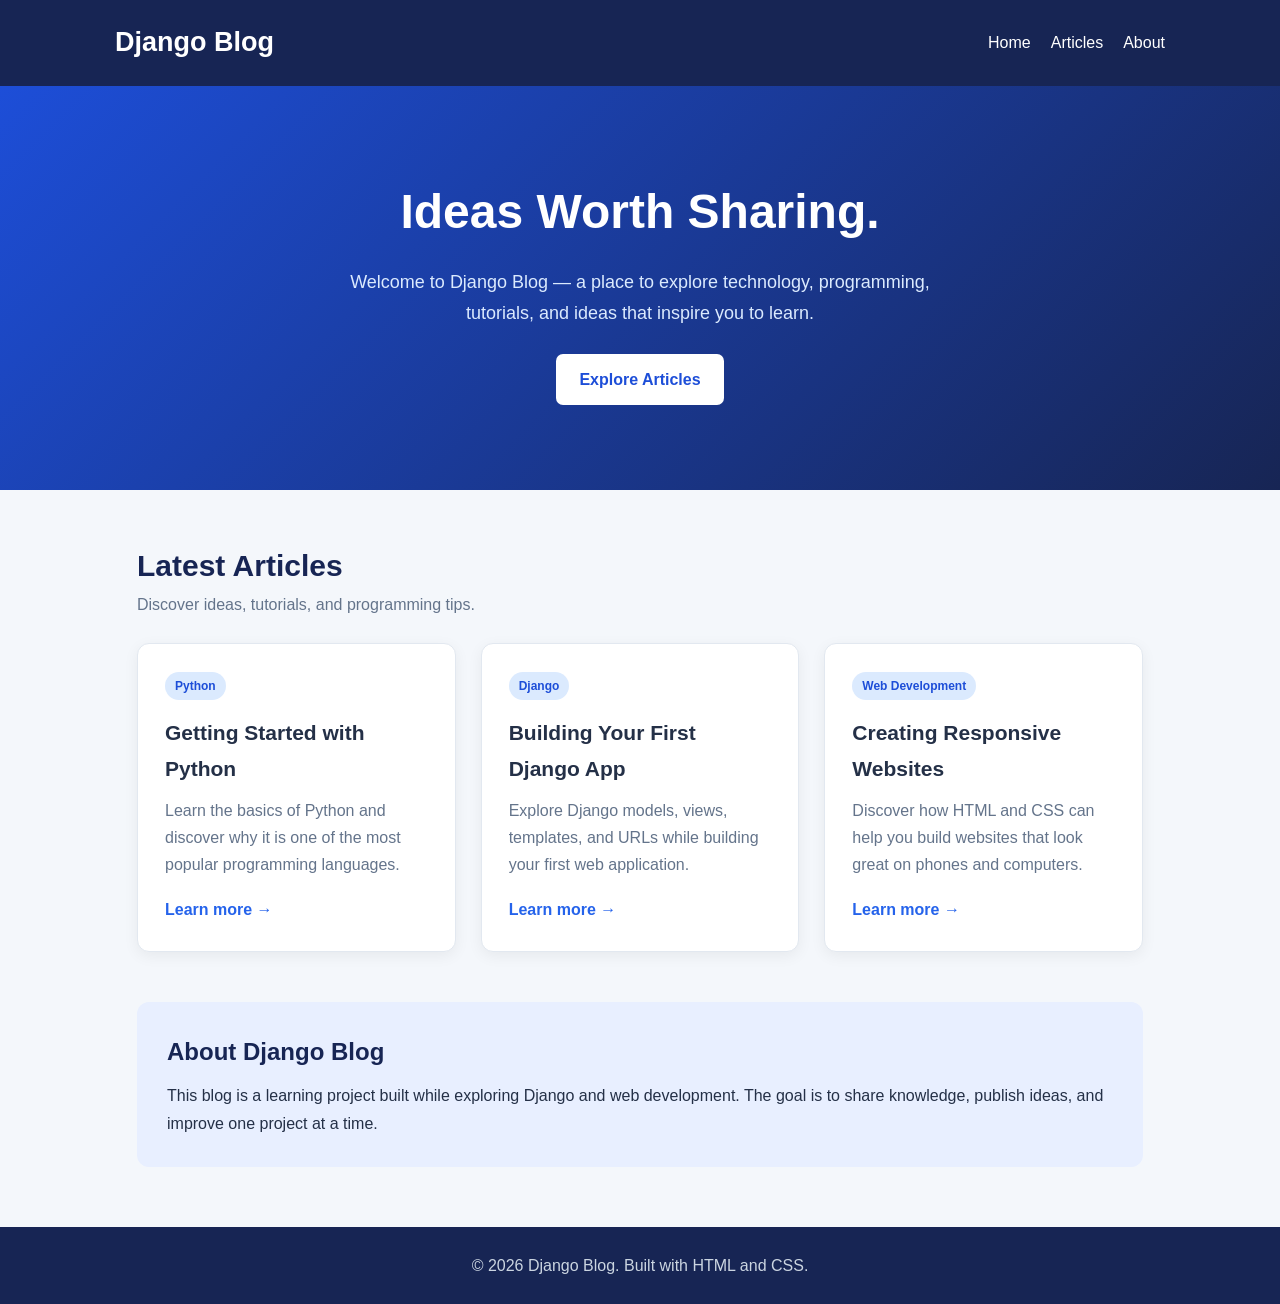
==== index.html @ 4693be3b "Adding blog homepage" ====
<!DOCTYPE html>
<html lang="en">
<head>
    <meta charset="UTF-8">
    <meta name="viewport" content="width=device-width, initial-scale=1.0">
    <meta name="description" content="Read articles, share ideas, and explore the Django Blog.">
    <title>Django Blog | Home</title>

    <style>
        * {
            box-sizing: border-box;
            margin: 0;
            padding: 0;
        }

        body {
            font-family: Arial, Helvetica, sans-serif;
            background: #f4f7fb;
            color: #243047;
            line-height: 1.7;
        }

        header {
            background: #172554;
            color: white;
            padding: 20px;
        }

        nav {
            max-width: 1050px;
            margin: auto;
            display: flex;
            justify-content: space-between;
            align-items: center;
            flex-wrap: wrap;
            gap: 16px;
        }

        nav h1 a {
            color: white;
            text-decoration: none;
            font-size: 27px;
        }

        nav .links {
            display: flex;
            gap: 20px;
            flex-wrap: wrap;
        }

        nav .links a {
            color: white;
            text-decoration: none;
        }

        nav .links a:hover {
            color: #93c5fd;
        }

        .hero {
            background: linear-gradient(135deg, #1d4ed8, #172554);
            color: white;
            text-align: center;
            padding: 85px 20px;
        }

        .hero h2 {
            font-size: clamp(32px, 5vw, 48px);
            margin-bottom: 15px;
        }

        .hero p {
            max-width: 650px;
            margin: 0 auto 25px;
            color: #dbeafe;
            font-size: 18px;
        }

        .button {
            display: inline-block;
            background: white;
            color: #1d4ed8;
            padding: 12px 23px;
            border-radius: 7px;
            text-decoration: none;
            font-weight: bold;
        }

        .button:hover {
            background: #dbeafe;
        }

        main {
            max-width: 1050px;
            margin: 50px auto;
            padding: 0 22px;
        }

        .section-heading {
            margin-bottom: 25px;
        }

        .section-heading h2 {
            font-size: 30px;
            color: #172554;
        }

        .section-heading p {
            color: #64748b;
        }

        .posts {
            display: grid;
            grid-template-columns: repeat(auto-fit, minmax(250px, 1fr));
            gap: 25px;
        }

        .post-card {
            background: white;
            padding: 27px;
            border-radius: 12px;
            box-shadow: 0 4px 15px rgba(0, 0, 0, 0.06);
            border: 1px solid #e2e8f0;
        }

        .category {
            display: inline-block;
            color: #1d4ed8;
            background: #dbeafe;
            padding: 4px 10px;
            border-radius: 20px;
            font-size: 12px;
            font-weight: bold;
            margin-bottom: 15px;
        }

        .post-card h3 {
            font-size: 21px;
            margin-bottom: 10px;
        }

        .post-card p {
            color: #64748b;
            margin-bottom: 18px;
        }

        .read-more {
            color: #2563eb;
            text-decoration: none;
            font-weight: bold;
        }

        .about {
            margin-top: 50px;
            padding: 30px;
            background: #e8efff;
            border-radius: 12px;
        }

        .about h2 {
            color: #172554;
            margin-bottom: 10px;
        }

        footer {
            text-align: center;
            background: #172554;
            color: #cbd5e1;
            padding: 25px 15px;
            margin-top: 60px;
        }

        @media (max-width: 500px) {
            nav {
                flex-direction: column;
                align-items: flex-start;
            }

            .hero {
                padding: 60px 20px;
            }
        }
    </style>
</head>

<body>

    <header>
        <nav>
            <h1><a href="./">Django Blog</a></h1>

            <div class="links">
                <a href="./">Home</a>
                <a href="#articles">Articles</a>
                <a href="#about">About</a>
            </div>
        </nav>
    </header>

    <section class="hero">
        <h2>Ideas Worth Sharing.</h2>
        <p>
            Welcome to Django Blog — a place to explore technology,
            programming, tutorials, and ideas that inspire you to learn.
        </p>
        <a href="#articles" class="button">Explore Articles</a>
    </section>

    <main>
        <section id="articles">
            <div class="section-heading">
                <h2>Latest Articles</h2>
                <p>Discover ideas, tutorials, and programming tips.</p>
            </div>

            <div class="posts">
                <article class="post-card">
                    <span class="category">Python</span>
                    <h3>Getting Started with Python</h3>
                    <p>
                        Learn the basics of Python and discover why it is
                        one of the most popular programming languages.
                    </p>
                    <a class="read-more" href="#about">Learn more →</a>
                </article>

                <article class="post-card">
                    <span class="category">Django</span>
                    <h3>Building Your First Django App</h3>
                    <p>
                        Explore Django models, views, templates, and URLs
                        while building your first web application.
                    </p>
                    <a class="read-more" href="#about">Learn more →</a>
                </article>

                <article class="post-card">
                    <span class="category">Web Development</span>
                    <h3>Creating Responsive Websites</h3>
                    <p>
                        Discover how HTML and CSS can help you build
                        websites that look great on phones and computers.
                    </p>
                    <a class="read-more" href="#about">Learn more →</a>
                </article>
            </div>
        </section>

        <section class="about" id="about">
            <h2>About Django Blog</h2>
            <p>
                This blog is a learning project built while exploring
                Django and web development. The goal is to share knowledge,
                publish ideas, and improve one project at a time.
            </p>
        </section>
    </main>

    <footer>
        <p>&copy; 2026 Django Blog. Built with HTML and CSS.</p>
    </footer>

</body>
</html>
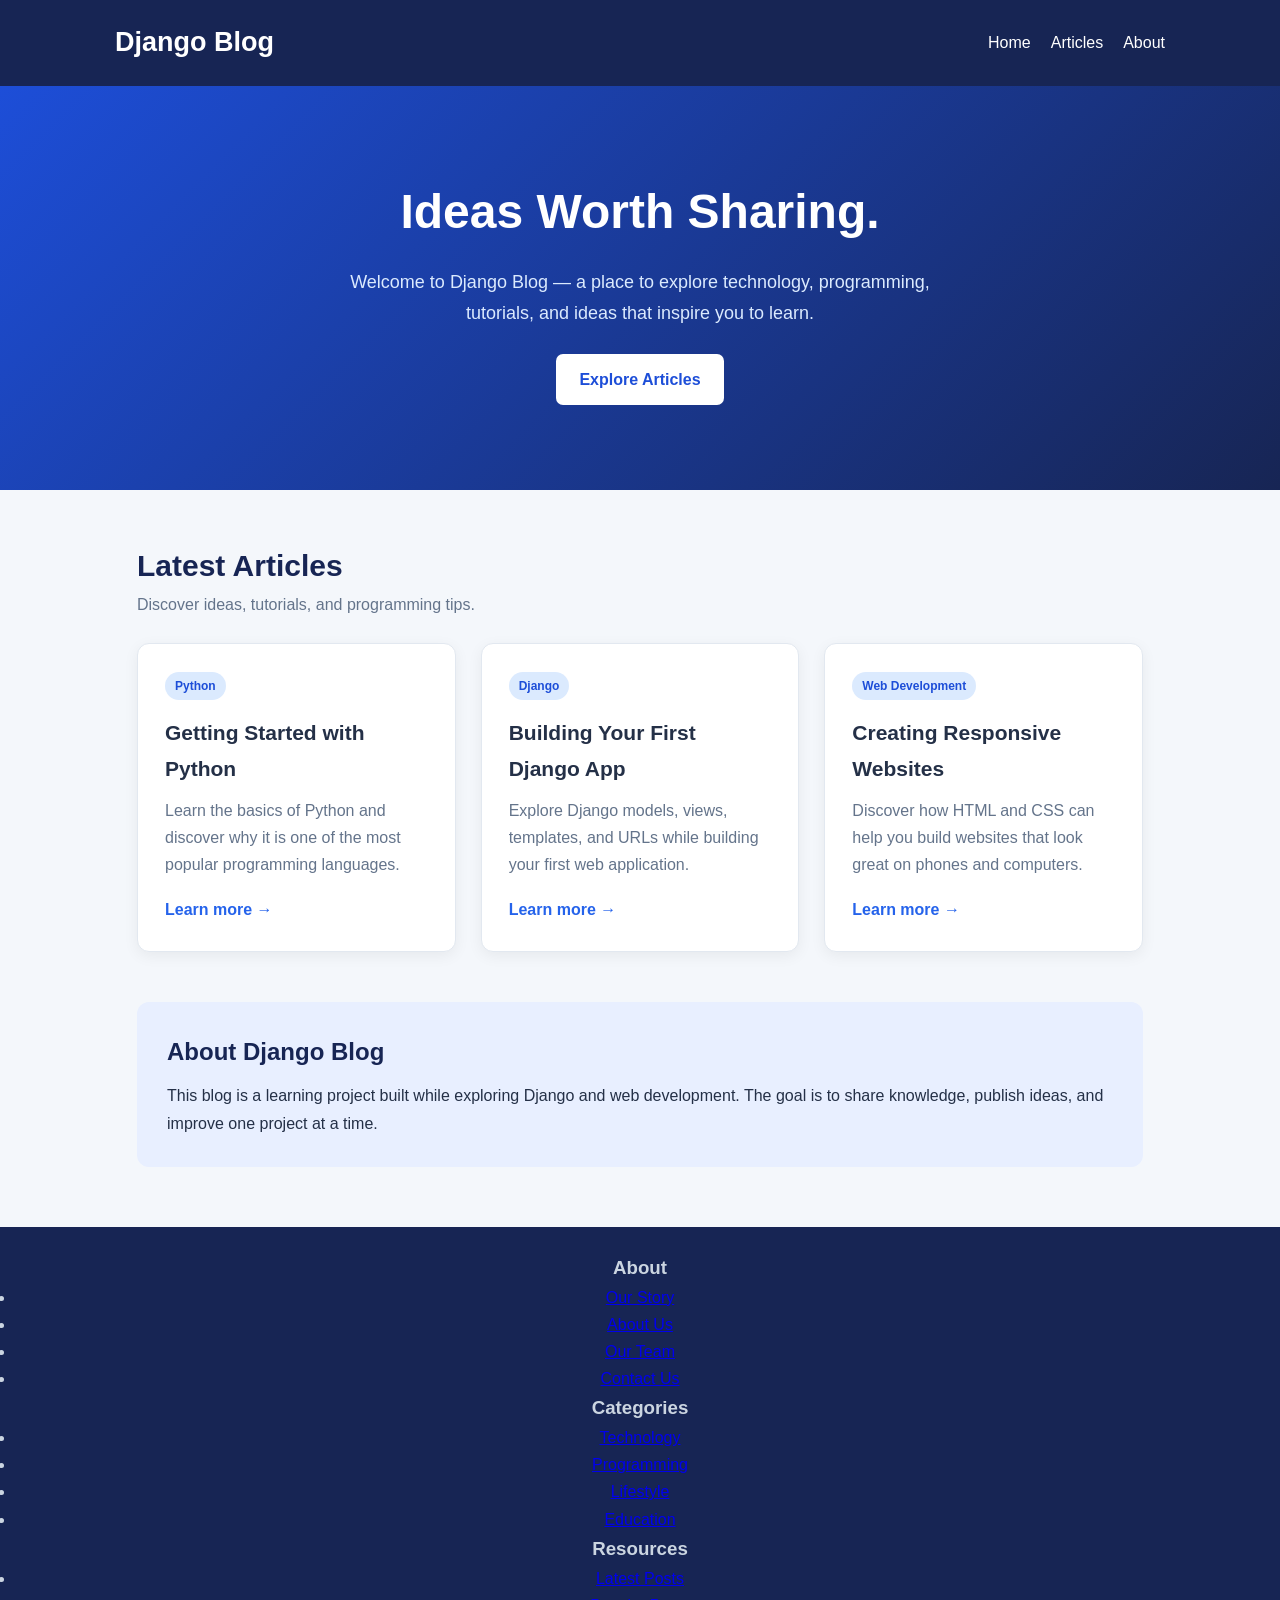
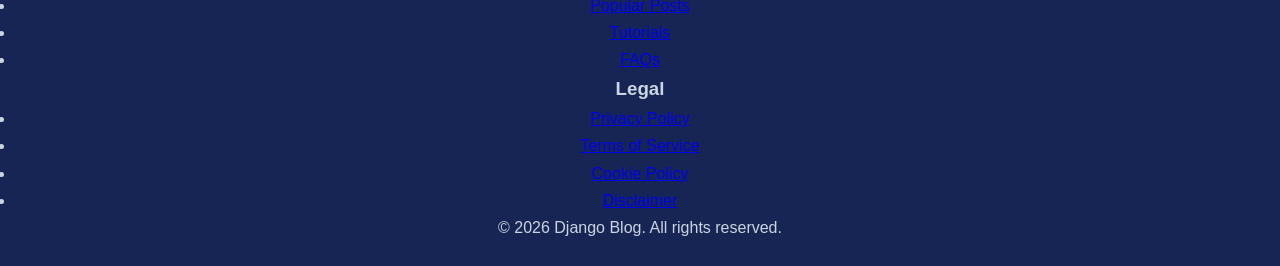
==== commit 34c72232: "Adding blog homepage" ====
--- a/index.html
+++ b/index.html
@@ -257,9 +257,55 @@
         </section>
     </main>
 
-    <footer>
-        <p>&copy; 2026 Django Blog. Built with HTML and CSS.</p>
-    </footer>
+   
+<footer class="blog-footer">
+    <div class="footer-container">
+        <div class="footer-menu">
+            <h3>About</h3>
+            <ul>
+                <li><a href="#">Our Story</a></li>
+                <li><a href="#">About Us</a></li>
+                <li><a href="#">Our Team</a></li>
+                <li><a href="#">Contact Us</a></li>
+            </ul>
+        </div>
+
+        <div class="footer-menu">
+            <h3>Categories</h3>
+            <ul>
+                <li><a href="#">Technology</a></li>
+                <li><a href="#">Programming</a></li>
+                <li><a href="#">Lifestyle</a></li>
+                <li><a href="#">Education</a></li>
+            </ul>
+        </div>
+
+        <div class="footer-menu">
+            <h3>Resources</h3>
+            <ul>
+                <li><a href="#">Latest Posts</a></li>
+                <li><a href="#">Popular Posts</a></li>
+                <li><a href="#">Tutorials</a></li>
+                <li><a href="#">FAQs</a></li>
+            </ul>
+        </div>
+
+        <div class="footer-menu">
+            <h3>Legal</h3>
+            <ul>
+                <li><a href="#">Privacy Policy</a></li>
+                <li><a href="#">Terms of Service</a></li>
+                <li><a href="#">Cookie Policy</a></li>
+                <li><a href="#">Disclaimer</a></li>
+            </ul>
+        </div>
+    </div>
+
+    <div class="footer-bottom">
+        <p>&copy; 2026 Django Blog. All rights reserved.</p>
+    </div>
+</footer>
+
 
 </body>
 </html>
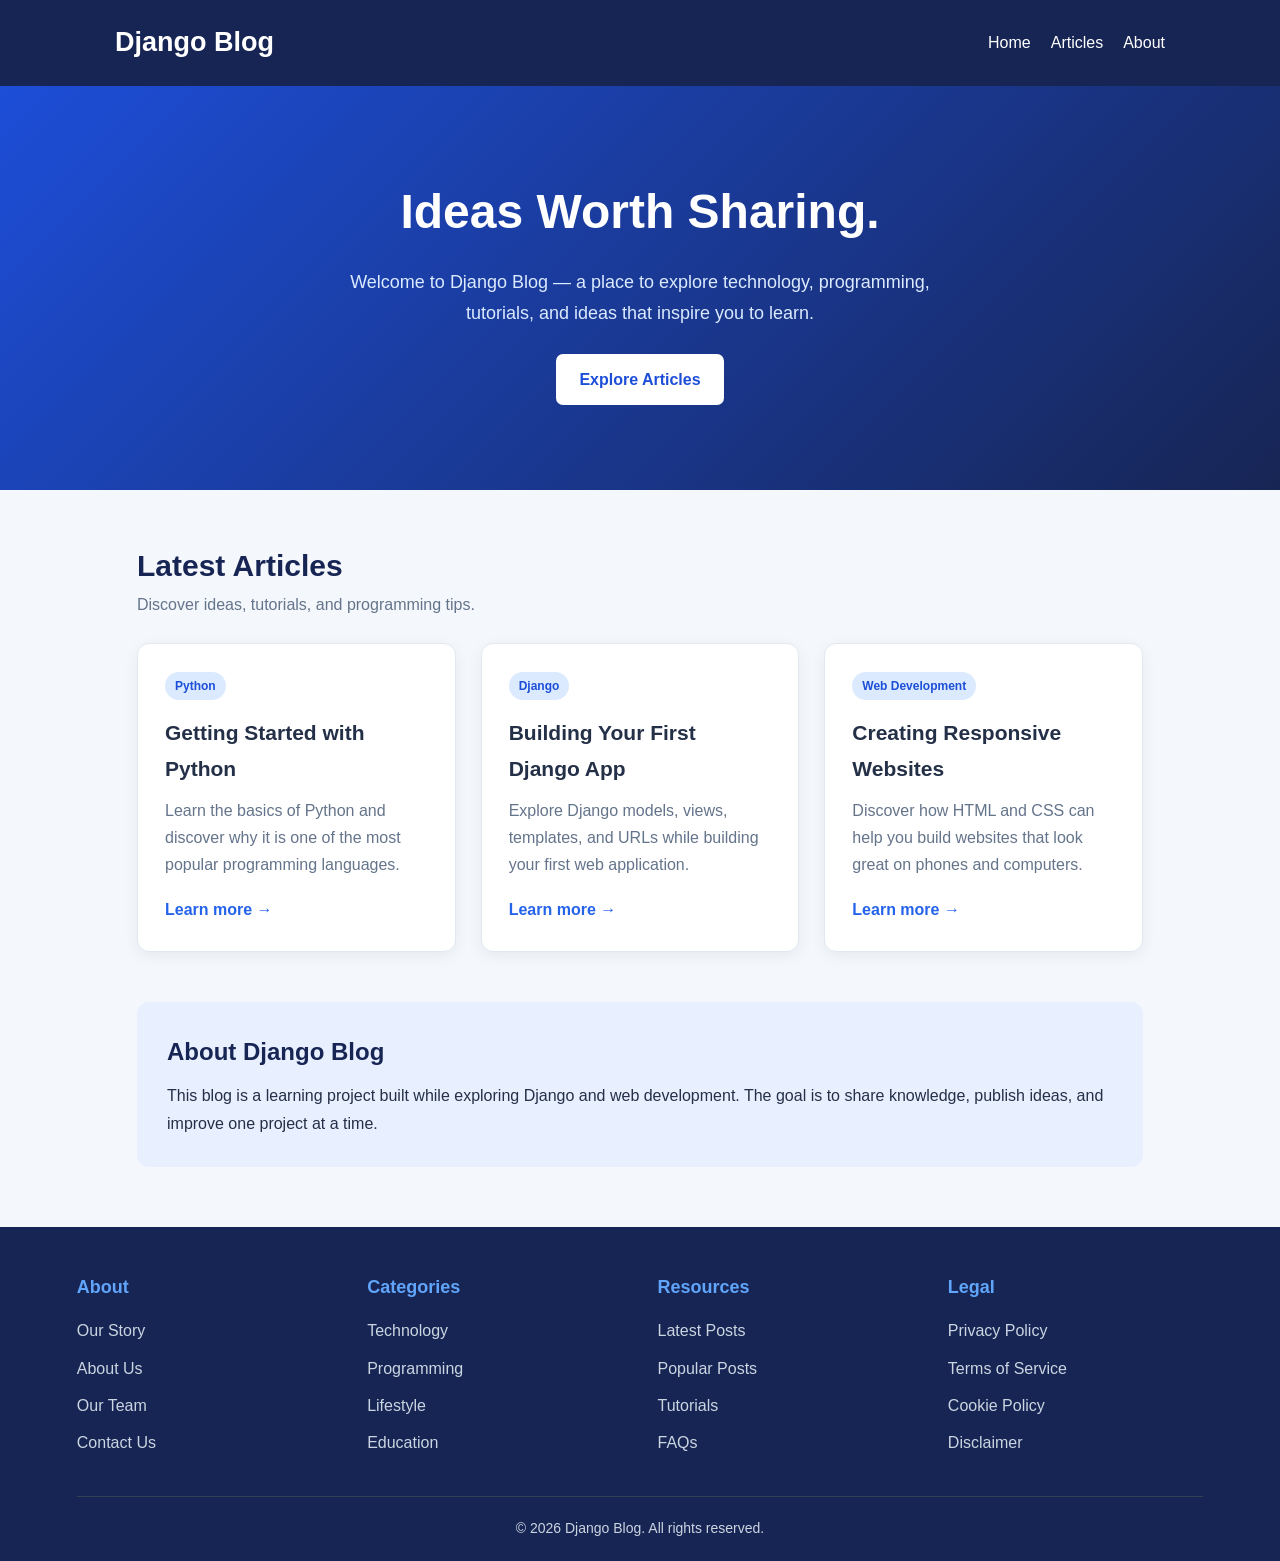
==== commit 9bb2dd96: "Adding blog homepage" ====
--- a/index.html
+++ b/index.html
@@ -21,6 +21,7 @@
             line-height: 1.7;
         }
 
+        /* Header and navigation */
         header {
             background: #172554;
             color: white;
@@ -58,6 +59,7 @@
             color: #93c5fd;
         }
 
+        /* Hero section */
         .hero {
             background: linear-gradient(135deg, #1d4ed8, #172554);
             color: white;
@@ -91,6 +93,7 @@
             background: #dbeafe;
         }
 
+        /* Main content */
         main {
             max-width: 1050px;
             margin: 50px auto;
@@ -110,6 +113,7 @@
             color: #64748b;
         }
 
+        /* Article cards */
         .posts {
             display: grid;
             grid-template-columns: repeat(auto-fit, minmax(250px, 1fr));
@@ -151,6 +155,11 @@
             font-weight: bold;
         }
 
+        .read-more:hover {
+            text-decoration: underline;
+        }
+
+        /* About section */
         .about {
             margin-top: 50px;
             padding: 30px;
@@ -163,14 +172,67 @@
             margin-bottom: 10px;
         }
 
-        footer {
-            text-align: center;
+        /* Footer */
+        .blog-footer {
             background: #172554;
             color: #cbd5e1;
-            padding: 25px 15px;
+            padding: 45px 6% 0;
             margin-top: 60px;
         }
 
+        .footer-container {
+            max-width: 1200px;
+            margin: 0 auto;
+            display: grid;
+            grid-template-columns: repeat(4, minmax(0, 1fr));
+            gap: 35px;
+        }
+
+        .footer-menu h3 {
+            color: #60a5fa;
+            font-size: 18px;
+            margin-bottom: 15px;
+        }
+
+        .footer-menu ul {
+            list-style: none;
+            padding: 0;
+            margin: 0;
+        }
+
+        .footer-menu li {
+            margin-bottom: 10px;
+        }
+
+        .blog-footer .footer-menu a {
+            color: #cbd5e1;
+            text-decoration: none;
+            transition: color 0.2s;
+        }
+
+        .blog-footer .footer-menu a:hover {
+            color: #1e90ff;
+            text-decoration: underline;
+        }
+
+        .footer-bottom {
+            max-width: 1200px;
+            margin: 30px auto 0;
+            padding: 20px 0;
+            border-top: 1px solid #334155;
+            text-align: center;
+            font-size: 14px;
+        }
+
+        /* Tablet */
+        @media (max-width: 768px) {
+            .footer-container {
+                grid-template-columns: repeat(2, minmax(0, 1fr));
+                gap: 30px 25px;
+            }
+        }
+
+        /* Mobile */
         @media (max-width: 500px) {
             nav {
                 flex-direction: column;
@@ -180,12 +242,30 @@
             .hero {
                 padding: 60px 20px;
             }
+
+            .footer-container {
+                grid-template-columns: repeat(2, minmax(0, 1fr));
+                gap: 25px 15px;
+            }
+
+            .blog-footer {
+                padding: 35px 20px 0;
+            }
+
+            .footer-menu h3 {
+                font-size: 16px;
+            }
+
+            .blog-footer .footer-menu a {
+                font-size: 14px;
+            }
         }
     </style>
 </head>
 
 <body>
 
+    <!-- Header -->
     <header>
         <nav>
             <h1><a href="./">Django Blog</a></h1>
@@ -198,6 +278,7 @@
         </nav>
     </header>
 
+    <!-- Hero section -->
     <section class="hero">
         <h2>Ideas Worth Sharing.</h2>
         <p>
@@ -207,6 +288,7 @@
         <a href="#articles" class="button">Explore Articles</a>
     </section>
 
+    <!-- Main content -->
     <main>
         <section id="articles">
             <div class="section-heading">
@@ -247,6 +329,7 @@
             </div>
         </section>
 
+        <!-- About section -->
         <section class="about" id="about">
             <h2>About Django Blog</h2>
             <p>
@@ -257,55 +340,56 @@
         </section>
     </main>
 
-   
-<footer class="blog-footer">
-    <div class="footer-container">
-        <div class="footer-menu">
-            <h3>About</h3>
-            <ul>
-                <li><a href="#">Our Story</a></li>
-                <li><a href="#">About Us</a></li>
-                <li><a href="#">Our Team</a></li>
-                <li><a href="#">Contact Us</a></li>
-            </ul>
+    <!-- Footer -->
+    <footer class="blog-footer">
+        <div class="footer-container">
+
+            <div class="footer-menu">
+                <h3>About</h3>
+                <ul>
+                    <li><a href="#">Our Story</a></li>
+                    <li><a href="#about">About Us</a></li>
+                    <li><a href="#">Our Team</a></li>
+                    <li><a href="#">Contact Us</a></li>
+                </ul>
+            </div>
+
+            <div class="footer-menu">
+                <h3>Categories</h3>
+                <ul>
+                    <li><a href="#">Technology</a></li>
+                    <li><a href="#">Programming</a></li>
+                    <li><a href="#">Lifestyle</a></li>
+                    <li><a href="#">Education</a></li>
+                </ul>
+            </div>
+
+            <div class="footer-menu">
+                <h3>Resources</h3>
+                <ul>
+                    <li><a href="#">Latest Posts</a></li>
+                    <li><a href="#">Popular Posts</a></li>
+                    <li><a href="#">Tutorials</a></li>
+                    <li><a href="#">FAQs</a></li>
+                </ul>
+            </div>
+
+            <div class="footer-menu">
+                <h3>Legal</h3>
+                <ul>
+                    <li><a href="#">Privacy Policy</a></li>
+                    <li><a href="#">Terms of Service</a></li>
+                    <li><a href="#">Cookie Policy</a></li>
+                    <li><a href="#">Disclaimer</a></li>
+                </ul>
+            </div>
+
         </div>
 
-        <div class="footer-menu">
-            <h3>Categories</h3>
-            <ul>
-                <li><a href="#">Technology</a></li>
-                <li><a href="#">Programming</a></li>
-                <li><a href="#">Lifestyle</a></li>
-                <li><a href="#">Education</a></li>
-            </ul>
+        <div class="footer-bottom">
+            <p>&copy; 2026 Django Blog. All rights reserved.</p>
         </div>
-
-        <div class="footer-menu">
-            <h3>Resources</h3>
-            <ul>
-                <li><a href="#">Latest Posts</a></li>
-                <li><a href="#">Popular Posts</a></li>
-                <li><a href="#">Tutorials</a></li>
-                <li><a href="#">FAQs</a></li>
-            </ul>
-        </div>
-
-        <div class="footer-menu">
-            <h3>Legal</h3>
-            <ul>
-                <li><a href="#">Privacy Policy</a></li>
-                <li><a href="#">Terms of Service</a></li>
-                <li><a href="#">Cookie Policy</a></li>
-                <li><a href="#">Disclaimer</a></li>
-            </ul>
-        </div>
-    </div>
-
-    <div class="footer-bottom">
-        <p>&copy; 2026 Django Blog. All rights reserved.</p>
-    </div>
-</footer>
-
+    </footer>
 
 </body>
 </html>
